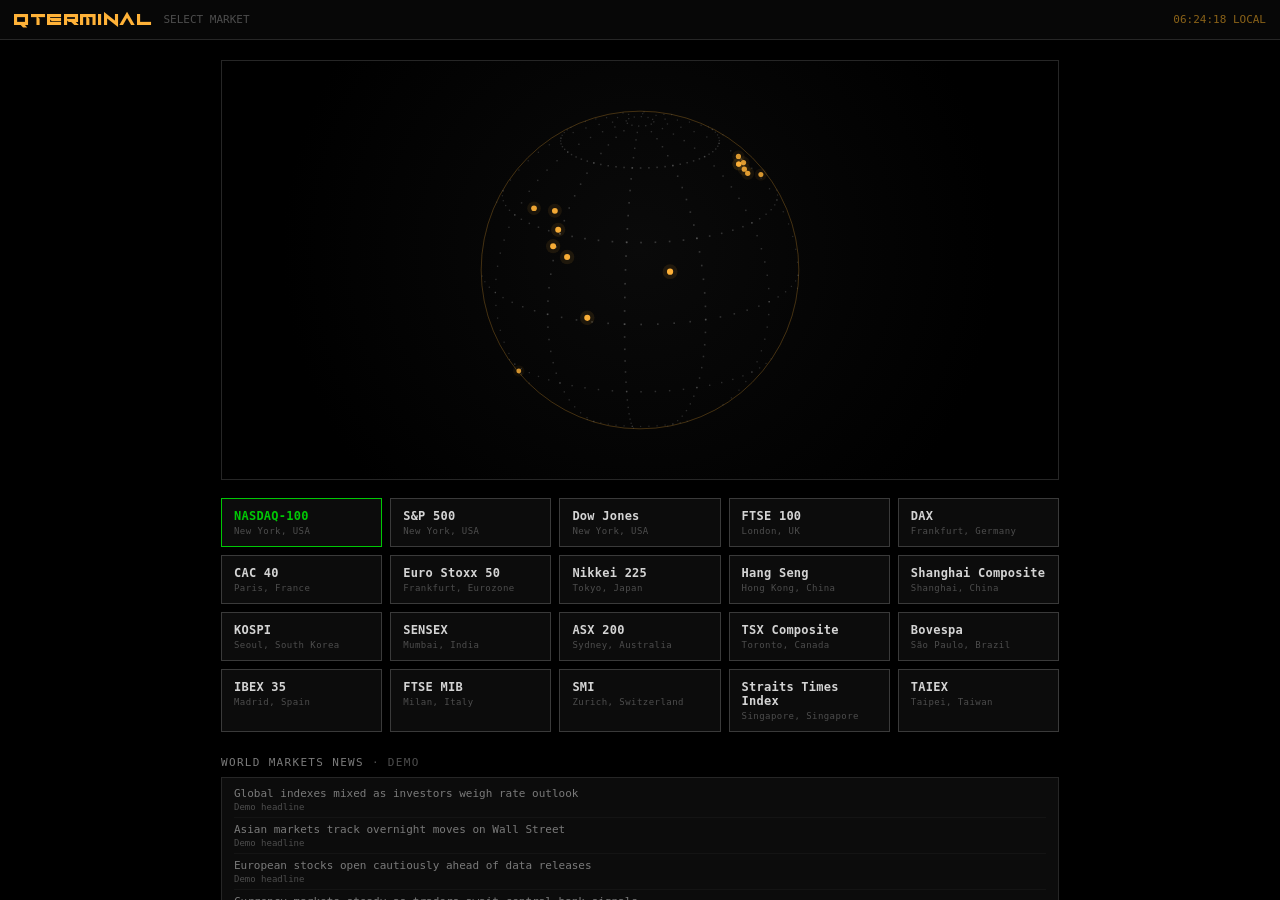
==== globe.html @ c972b909 "Add files via upload" ====
<!DOCTYPE html>
<html lang="en" class="app-page">
<head>
<meta charset="UTF-8">
<meta name="viewport" content="width=device-width, initial-scale=1.0">
<title>QTERMINAL — Select Market</title>
<link rel="stylesheet" href="css/style.css">
</head>
<body class="app-page">
  <div class="app">
    <div class="topbar">
      <div class="topbar-left">
        <a href="index.html" class="topbar-logo">QTERMINAL</a>
        <span class="topbar-sub">SELECT MARKET</span>
      </div>
      <div class="topbar-right">
        <span id="clock" class="topbar-clock">--:--:--</span>
      </div>
    </div>

    <div class="globe-page">
      <div class="globe-wrap">
        <canvas id="globeCanvas"></canvas>
        <div id="globeToast" class="globe-toast"></div>
      </div>

      <div class="index-grid" id="indexGrid"></div>

      <div class="world-news-section">
        <div class="section-title" style="margin-bottom:8px;">WORLD MARKETS NEWS <span id="newsLiveBadge" style="color:var(--text-faint);"></span></div>
        <div id="worldNewsList" class="world-news-list"></div>
      </div>
    </div>
  </div>

  <script src="js/indexes-data.js"></script>
  <script src="js/market.js"></script>
  <script src="js/globe.js"></script>
</body>
</html>
---- css/style.css ----
/* ============================================================
   QTERMINAL — style.css
   Palette: true-black terminal, amber data text (Bloomberg's
   signature), Robinhood green / grey for the tokenized split,
   red/green for price direction. One mono family throughout,
   weight does the differentiating instead of a second face.
   ============================================================ */

@font-face {
  font-family: "Excess V Straight";
  src: url("../fonts/Excess_V_Straight.otf") format("opentype");
  font-weight: normal;
  font-style: normal;
  font-display: swap;
}

:root {
  --bg: #000000;
  --panel: #070707;
  --panel-alt: #0c0c0c;
  --border: #262626;
  --border-strong: #3a3a3a;

  --amber: #ffb238;
  --amber-dim: #8a6218;
  --text: #d4d4d4;
  --text-dim: #7a7a7a;
  --text-faint: #4d4d4d;

  --green: #00c805;
  --green-dim: #0a4a05;
  --red: #ff4136;
  --red-dim: #4a0d0a;
  --grey-tag: #5a5a5a;

  --mono: "JetBrains Mono", "IBM Plex Mono", ui-monospace, "SF Mono", Consolas, monospace;

  --radius: 2px;
}

* { box-sizing: border-box; }
html, body {
  margin: 0; padding: 0;
  background: var(--bg);
  color: var(--text);
  font-family: var(--mono);
}
html.app-page, body.app-page {
  height: 100%;
  overflow: hidden;
}
a { color: var(--amber); text-decoration: none; }
button { font-family: var(--mono); cursor: pointer; }
::selection { background: var(--amber-dim); color: #000; }
*:focus-visible { outline: 1px solid var(--amber); outline-offset: 1px; }

@media (prefers-reduced-motion: reduce) {
  * { animation: none !important; transition: none !important; }
}

/* ---------- Landing page ---------- */
html.landing-page, body.landing-page { height: auto; overflow-y: auto; -webkit-overflow-scrolling: touch; }
.landing {
  position: relative;
  width: 100vw; height: 100vh;
  background: #000;
  display: flex; align-items: center; justify-content: center;
  overflow: hidden;
}
.scroll-cue {
  position: absolute; bottom: 22px; left: 50%; transform: translateX(-50%);
  z-index: 2;
  font-size: 10px; letter-spacing: 0.2em; color: var(--text-faint);
  display: flex; flex-direction: column; align-items: center; gap: 6px;
  animation: bob 2.2s ease-in-out infinite;
}
.scroll-cue::after { content: '▾'; color: var(--amber-dim); }
@keyframes bob { 0%,100% { transform: translateX(-50%) translateY(0); } 50% { transform: translateX(-50%) translateY(6px); } }

/* ---------- Coin info section ---------- */
.coin-section {
  position: relative;
  background: #000;
  border-top: 1px solid var(--border);
  padding: 46px 20px 60px;
}
.coin-inner { max-width: 640px; margin: 0 auto; }
.coin-eyebrow {
  font-size: 10px; letter-spacing: 0.25em; color: var(--text-faint);
  text-align: center; margin-bottom: 10px;
}
.coin-ticker {
  text-align: center;
  font-size: 22px; font-weight: 700; color: var(--amber);
  letter-spacing: 0.04em; margin-bottom: 6px;
}
.coin-tagline {
  text-align: center; font-size: 12px; color: var(--text-dim);
  max-width: 460px; margin: 0 auto 8px;
  line-height: 1.6;
}
.coin-qqq-note {
  text-align: center; font-size: 11px; color: var(--green);
  margin-bottom: 26px;
}
.coin-links {
  display: grid;
  grid-template-columns: repeat(2, 1fr);
  gap: 8px;
  margin-bottom: 22px;
}
.coin-link {
  display: flex; align-items: center; justify-content: space-between;
  border: 1px solid var(--border-strong);
  background: var(--panel-alt);
  color: var(--text);
  padding: 11px 14px;
  font-size: 11px; letter-spacing: 0.06em;
  transition: border-color 120ms, color 120ms;
}
.coin-link:hover { border-color: var(--amber); color: var(--amber); }
.coin-link .cl-arrow { color: var(--text-faint); }
.coin-link.disabled {
  opacity: 0.45; pointer-events: none;
}
.coin-ca-box {
  border: 1px solid var(--border);
  background: var(--panel-alt);
  padding: 10px 12px;
  font-size: 10px;
  color: var(--text-dim);
  word-break: break-all;
  text-align: center;
}
.coin-ca-box .ca-label { color: var(--text-faint); letter-spacing: 0.1em; display: block; margin-bottom: 4px; font-size: 9px; }
@media (max-width: 480px) {
  .coin-links { grid-template-columns: 1fr; }
}
#starfield { position: absolute; inset: 0; display: block; }
.landing-content {
  position: relative; z-index: 2;
  display: flex; flex-direction: column; align-items: center;
  gap: 28px;
}
.qt-title {
  font-family: "Excess V Straight", var(--mono);
  font-size: clamp(38px, 10vw, 76px);
  font-weight: 400;
  letter-spacing: 0.08em;
  color: var(--amber);
  text-shadow: 0 0 18px rgba(255, 178, 56, 0.35);
}
.enter-btn {
  background: transparent;
  border: 1px solid var(--amber-dim);
  color: var(--amber);
  padding: 12px 34px;
  font-size: 13px;
  letter-spacing: 0.25em;
  transition: background 120ms, color 120ms;
}
.enter-btn:hover, .enter-btn:focus-visible {
  background: var(--amber);
  color: #000;
}
.enter-hint {
  font-size: 10px;
  color: var(--text-faint);
  letter-spacing: 0.15em;
}

/* ---------- Globe / market-selector page ---------- */
.globe-page {
  height: 100%;
  overflow-y: auto;
  padding: 20px;
  max-width: 900px;
  margin: 0 auto;
}
.globe-wrap {
  position: relative;
  width: 100%;
  height: min(52vh, 420px);
  min-height: 260px;
  border: 1px solid var(--border);
  background: radial-gradient(circle at 50% 45%, #0a0a0a 0%, #000 75%);
  margin-bottom: 18px;
}
#globeCanvas { width: 100%; height: 100%; display: block; cursor: default; }
.globe-toast {
  position: absolute;
  background: #0a0a0a;
  border: 1px solid var(--amber-dim);
  color: var(--amber);
  font-size: 10px;
  letter-spacing: 0.06em;
  padding: 5px 10px;
  pointer-events: none;
  opacity: 0;
  transition: opacity 150ms;
  transform: translate(-50%, -100%);
  white-space: nowrap;
  z-index: 10;
}

.index-grid {
  display: grid;
  grid-template-columns: repeat(auto-fill, minmax(140px, 1fr));
  gap: 8px;
  margin-bottom: 24px;
}
.index-btn {
  background: var(--panel-alt);
  border: 1px solid var(--border-strong);
  color: var(--text-dim);
  text-align: left;
  padding: 10px 12px;
  display: flex; flex-direction: column; gap: 3px;
}
.index-btn .ib-name { font-size: 12px; font-weight: 700; color: var(--text); letter-spacing: 0.02em; }
.index-btn .ib-city { font-size: 9px; color: var(--text-faint); letter-spacing: 0.05em; }
.index-btn:hover { border-color: var(--amber); }
.index-btn.functional { border-color: var(--green); }
.index-btn.functional .ib-name { color: var(--green); }

.world-news-section { padding-bottom: 30px; }
.world-news-list {
  border: 1px solid var(--border);
  background: var(--panel-alt);
  padding: 4px 12px;
}

/* ---------- App shell ---------- */
.app {
  height: 100vh;
  display: flex;
  flex-direction: column;
}
.topbar {
  height: 40px;
  flex: none;
  display: flex; align-items: center;
  justify-content: space-between;
  padding: 0 14px;
  border-bottom: 1px solid var(--border);
  background: var(--panel);
}
.topbar-left { display: flex; align-items: center; gap: 10px; }
.topbar-logo { font-family: "Excess V Straight", var(--mono); color: var(--amber); font-weight: 400; letter-spacing: 0.1em; font-size: 16px; }
.topbar-sub { color: var(--text-faint); font-size: 11px; }
.topbar-nav-link {
  color: var(--text-dim); font-size: 11px; letter-spacing: 0.1em;
  border: 1px solid var(--border-strong); padding: 4px 10px;
}
.topbar-nav-link:hover { color: var(--amber); border-color: var(--amber); }
.topbar-right { display: flex; align-items: center; gap: 16px; font-size: 11px; color: var(--text-dim); }
.topbar-clock { color: var(--amber-dim); }

/* ---------- Wallet ---------- */
.wallet-btn {
  background: transparent;
  border: 1px solid var(--border-strong);
  color: var(--text-dim);
  font-size: 10px; letter-spacing: 0.1em;
  padding: 6px 12px;
  border-radius: var(--radius);
  display: flex; align-items: center; gap: 6px;
}
.wallet-btn:hover { border-color: var(--amber); color: var(--amber); }
.wallet-btn .w-dot { width: 6px; height: 6px; border-radius: 50%; background: var(--grey-tag); }
.wallet-btn.connected { border-color: var(--green); color: var(--green); }
.wallet-btn.connected .w-dot { background: var(--green); box-shadow: 0 0 4px rgba(0,200,5,0.7); }

.wallet-modal-backdrop {
  position: fixed; inset: 0; z-index: 90;
  background: rgba(0,0,0,0.7);
  display: none; align-items: center; justify-content: center;
}
.wallet-modal-backdrop.open { display: flex; }
.wallet-modal {
  width: min(360px, 90vw);
  background: var(--panel);
  border: 1px solid var(--border-strong);
  padding: 20px;
}
.wallet-modal h2 {
  font-size: 13px; letter-spacing: 0.1em; color: var(--amber);
  margin: 0 0 4px 0; font-weight: 400;
}
.wallet-modal .wm-sub { font-size: 11px; color: var(--text-faint); margin-bottom: 16px; }
.wallet-option {
  display: flex; align-items: center; justify-content: space-between;
  border: 1px solid var(--border-strong);
  background: var(--panel-alt);
  color: var(--text);
  padding: 12px 14px;
  margin-bottom: 8px;
  font-size: 12px;
}
.wallet-option:hover { border-color: var(--amber); color: var(--amber); }
.wallet-status-row { display: flex; justify-content: space-between; font-size: 11px; padding: 6px 0; border-bottom: 1px solid #141414; }
.wallet-status-row:last-child { border-bottom: none; }
.wallet-status-row .k { color: var(--text-dim); }
.wallet-status-row .v { color: var(--text); }
.wallet-modal-close, .wallet-disconnect {
  width: 100%; margin-top: 10px;
  background: transparent; border: 1px solid var(--border-strong);
  color: var(--text-dim); font-size: 10px; letter-spacing: 0.1em; padding: 8px;
}
.wallet-modal-close:hover, .wallet-disconnect:hover { border-color: var(--amber); color: var(--amber); }
.wallet-input {
  width: 100%;
  background: #0d0d0d;
  border: 1px solid var(--border-strong);
  color: var(--text);
  font-family: var(--mono);
  font-size: 12px;
  padding: 8px;
  margin: 6px 0 8px;
  border-radius: var(--radius);
}
.burn-status { font-size: 10px; color: var(--text-faint); margin-top: 8px; min-height: 12px; }
.burn-status.pending { color: var(--amber); }
.burn-status.success { color: var(--green); }
.burn-status.error { color: var(--red); }
.burn-status a { color: inherit; text-decoration: underline; }

/* ---------- Gated / locked content ---------- */
.gate-card {
  border: 1px solid var(--amber-dim);
  background: var(--panel-alt);
  padding: 16px;
  text-align: center;
  grid-column: 1 / -1;
}
.gate-card .g-lock { font-size: 18px; color: var(--amber-dim); margin-bottom: 8px; }
.gate-card h3 { font-size: 11px; letter-spacing: 0.1em; color: var(--text); margin: 0 0 6px 0; font-weight: 400; }
.gate-card p { font-size: 11px; color: var(--text-dim); max-width: 320px; margin: 0 auto 12px; line-height: 1.6; }
.gate-card button {
  background: transparent; border: 1px solid var(--amber-dim); color: var(--amber);
  font-size: 10px; letter-spacing: 0.1em; padding: 8px 16px;
}
.gate-card button:hover { background: var(--amber); color: #000; }

.layout {
  flex: 1;
  display: flex;
  min-height: 0;
}

/* ---------- Sidebar ---------- */
.sidebar {
  width: 25%;
  min-width: 250px;
  max-width: 340px;
  border-right: 1px solid var(--border);
  background: var(--panel);
  display: flex; flex-direction: column;
  min-height: 0;
}
.sidebar-search {
  flex: none;
  padding: 8px 10px;
  border-bottom: 1px solid var(--border);
}
.sidebar-search input {
  width: 100%;
  background: #0d0d0d;
  border: 1px solid var(--border);
  color: var(--text);
  font-family: var(--mono);
  font-size: 12px;
  padding: 6px 8px;
  border-radius: var(--radius);
}
.sidebar-search input::placeholder { color: var(--text-faint); }
.sidebar-list {
  flex: 1;
  overflow-y: auto;
}
.sidebar-list::-webkit-scrollbar { width: 6px; }
.sidebar-list::-webkit-scrollbar-thumb { background: var(--border-strong); }

.row {
  display: flex; align-items: center; justify-content: space-between;
  padding: 7px 12px;
  border-bottom: 1px solid #111;
  font-size: 12px;
  cursor: pointer;
}
.row:hover { background: #101010; }
.row.active { background: #151109; border-left: 2px solid var(--amber); }
.row.pinned { background: #0c0c0c; }
.row-left { display: flex; align-items: center; gap: 8px; min-width: 0; }
.tok-dot {
  width: 7px; height: 7px; flex: none;
  border-radius: 1px;
  border: 1px solid var(--grey-tag);
  background: transparent;
}
.tok-dot.tokenized { border-color: var(--green); background: var(--green); box-shadow: 0 0 4px rgba(0,200,5,0.6); }
.row-ticker { color: var(--text); font-weight: 700; }
.row-name { color: var(--text-faint); font-size: 10px; overflow: hidden; text-overflow: ellipsis; white-space: nowrap; max-width: 120px; }
.row-right { text-align: right; flex: none; }
.row-price { color: var(--text); }
.row-chg.up { color: var(--green); }
.row-chg.down { color: var(--red); }
.sidebar-divider {
  padding: 4px 12px; font-size: 10px; letter-spacing: 0.1em;
  color: var(--text-faint); background: #0a0a0a;
  border-bottom: 1px solid var(--border);
}

/* ---------- Main panel ---------- */
.main {
  flex: 1;
  overflow-y: auto;
  min-height: 0;
  padding: 14px 18px 40px;
}
.main::-webkit-scrollbar { width: 8px; }
.main::-webkit-scrollbar-thumb { background: var(--border-strong); }

.back-btn {
  display: none;
  background: transparent; border: 1px solid var(--border-strong);
  color: var(--text-dim); font-size: 11px; padding: 5px 10px; margin-bottom: 10px;
  letter-spacing: 0.08em;
}

.ticker-header {
  display: flex; align-items: flex-start; justify-content: space-between;
  flex-wrap: wrap; gap: 10px;
  padding-bottom: 10px; margin-bottom: 12px;
  border-bottom: 1px solid var(--border);
}
.ticker-id { display: flex; align-items: baseline; gap: 10px; flex-wrap: wrap; }
.ticker-id .sym { font-size: 26px; font-weight: 700; color: var(--amber); letter-spacing: 0.03em; }
.ticker-id .nm { font-size: 12px; color: var(--text-dim); }
.tag {
  font-size: 9px; letter-spacing: 0.08em; padding: 2px 6px; border-radius: var(--radius);
  border: 1px solid var(--grey-tag); color: var(--text-dim);
}
.tag.tokenized { border-color: var(--green); color: var(--green); }
.price-block { text-align: right; }
.price-main { font-size: 24px; font-weight: 700; }
.price-chg { font-size: 12px; }
.price-chg.up, .price-main.up { color: var(--green); }
.price-chg.down, .price-main.down { color: var(--red); }
.price-meta { font-size: 10px; color: var(--text-faint); margin-top: 2px; }

/* ---------- Heatmap ---------- */
.heatmap-section { margin-bottom: 18px; }
.heatmap-toolbar {
  display: flex; align-items: center; justify-content: space-between;
  margin-bottom: 8px;
}
.section-title {
  font-size: 11px; letter-spacing: 0.12em; color: var(--text-dim);
}
.size-toggle {
  display: flex; border: 1px solid var(--border-strong); border-radius: var(--radius); overflow: hidden;
}
.size-toggle button {
  background: #0a0a0a; color: var(--text-dim); border: none;
  font-size: 10px; letter-spacing: 0.06em; padding: 5px 10px;
}
.size-toggle button.active { background: var(--amber); color: #000; }

.heatmap-box {
  border: 1px solid var(--border);
  background: var(--panel-alt);
  padding: 10px;
}
.sector-block { margin-bottom: 10px; }
.sector-block:last-child { margin-bottom: 0; }
.sector-label {
  font-size: 9px; letter-spacing: 0.1em; color: var(--text-faint);
  margin-bottom: 4px;
}
.sector-grid {
  display: flex; flex-wrap: wrap; gap: 3px;
}
.tile {
  position: relative;
  display: flex; flex-direction: column; align-items: center; justify-content: center;
  min-width: 54px; min-height: 40px;
  border: 2px solid #000000;
  font-size: 10px; font-weight: 700;
  color: #fff;
  border-radius: var(--radius);
}
.tile.tokenized { border-color: #ffffff; }
.tile .t-sym { font-size: 11px; }
.tile .t-chg { font-size: 9px; font-weight: 400; opacity: 0.9; }
.tile:hover { outline: 1px solid var(--amber); z-index: 5; }

.tile-tooltip {
  position: fixed;
  z-index: 50;
  background: #0a0a0a;
  border: 1px solid var(--amber-dim);
  padding: 8px 10px;
  font-size: 11px;
  pointer-events: none;
  min-width: 160px;
  box-shadow: 0 4px 14px rgba(0,0,0,0.6);
}
.tile-tooltip .tt-sym { color: var(--amber); font-weight: 700; margin-bottom: 3px; }
.tile-tooltip .tt-row { display: flex; justify-content: space-between; gap: 10px; color: var(--text-dim); }

/* ---------- Chart ---------- */
.chart-section { margin-bottom: 18px; }
.chart-toolbar { display: flex; justify-content: space-between; align-items: center; margin-bottom: 8px; }
.range-toggle { display: flex; border: 1px solid var(--border-strong); border-radius: var(--radius); overflow: hidden; }
.range-toggle button {
  background: #0a0a0a; color: var(--text-dim); border: none; border-right: 1px solid var(--border);
  font-size: 10px; padding: 5px 12px;
}
.range-toggle button:last-child { border-right: none; }
.range-toggle button.active { background: var(--amber); color: #000; }
.chart-box {
  border: 1px solid var(--border);
  background: var(--panel-alt);
  padding: 8px;
}
canvas#priceChart { width: 100%; display: block; }

/* ---------- Info grid ---------- */
.info-grid {
  display: grid;
  grid-template-columns: repeat(3, 1fr);
  gap: 12px;
}
.info-card {
  border: 1px solid var(--border);
  background: var(--panel-alt);
  padding: 10px 12px;
}
.info-card h3 {
  font-size: 10px; letter-spacing: 0.1em; color: var(--text-dim);
  margin: 0 0 8px 0; font-weight: 400;
}
.kv { display: flex; justify-content: space-between; font-size: 12px; padding: 3px 0; border-bottom: 1px solid #141414; }
.kv:last-child { border-bottom: none; }
.kv .k { color: var(--text-dim); }
.kv .v { color: var(--text); }
.kv .v.up { color: var(--green); }
.kv .v.down { color: var(--red); }
.eps-row { display: flex; justify-content: space-between; font-size: 11px; padding: 3px 0; }
.eps-row .beat { color: var(--green); }
.eps-row .miss { color: var(--red); }
.news-item { font-size: 11px; padding: 5px 0; border-bottom: 1px solid #141414; color: var(--text-dim); }
.news-item:last-child { border-bottom: none; }
.news-item .n-time { font-size: 9px; color: var(--text-faint); display: block; margin-top: 2px; }
.analyst-bar { display: flex; height: 8px; margin: 6px 0 10px; border-radius: 2px; overflow: hidden; }
.analyst-bar span.buy { background: var(--green); }
.analyst-bar span.hold { background: var(--amber-dim); }
.analyst-bar span.sell { background: var(--red); }

/* ---------- Responsive: mobile ---------- */
@media (max-width: 820px) {
  .layout { position: relative; }
  .sidebar {
    width: 100%; max-width: none; min-width: 0;
    position: absolute; inset: 0;
    z-index: 3;
  }
  .sidebar.hidden { display: none; }
  .main { position: absolute; inset: 0; z-index: 4; }
  .main.hidden { display: none; }
  .back-btn { display: inline-block; }
  .info-grid { grid-template-columns: 1fr; }
  .ticker-id .sym { font-size: 22px; }
  .price-main { font-size: 20px; }
}
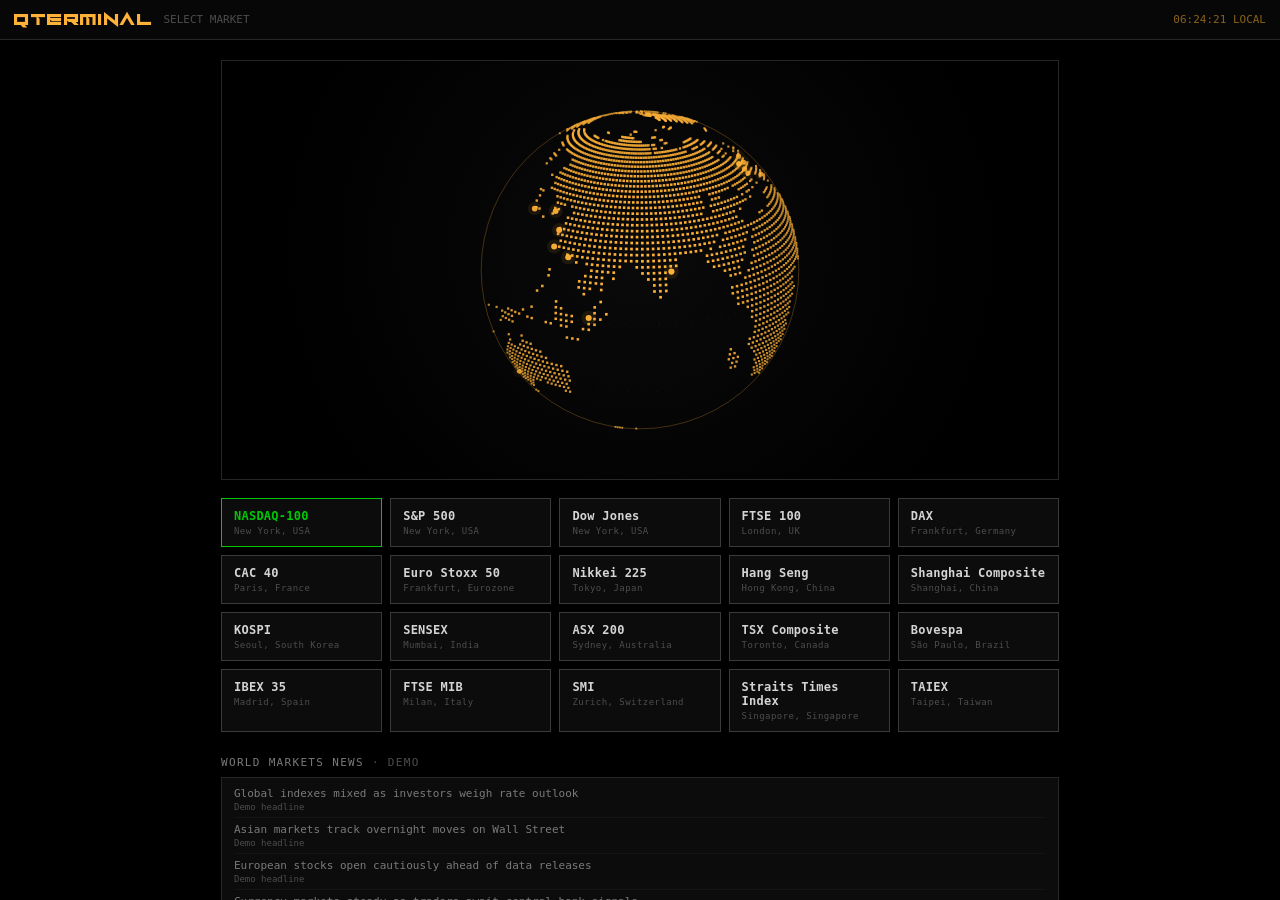
==== commit b434833f: "Add files via upload" ====
--- a/globe.html
+++ b/globe.html
@@ -34,6 +34,7 @@
   </div>
 
   <script src="js/indexes-data.js"></script>
+  <script src="js/land-dots.js"></script>
   <script src="js/market.js"></script>
   <script src="js/globe.js"></script>
 </body>
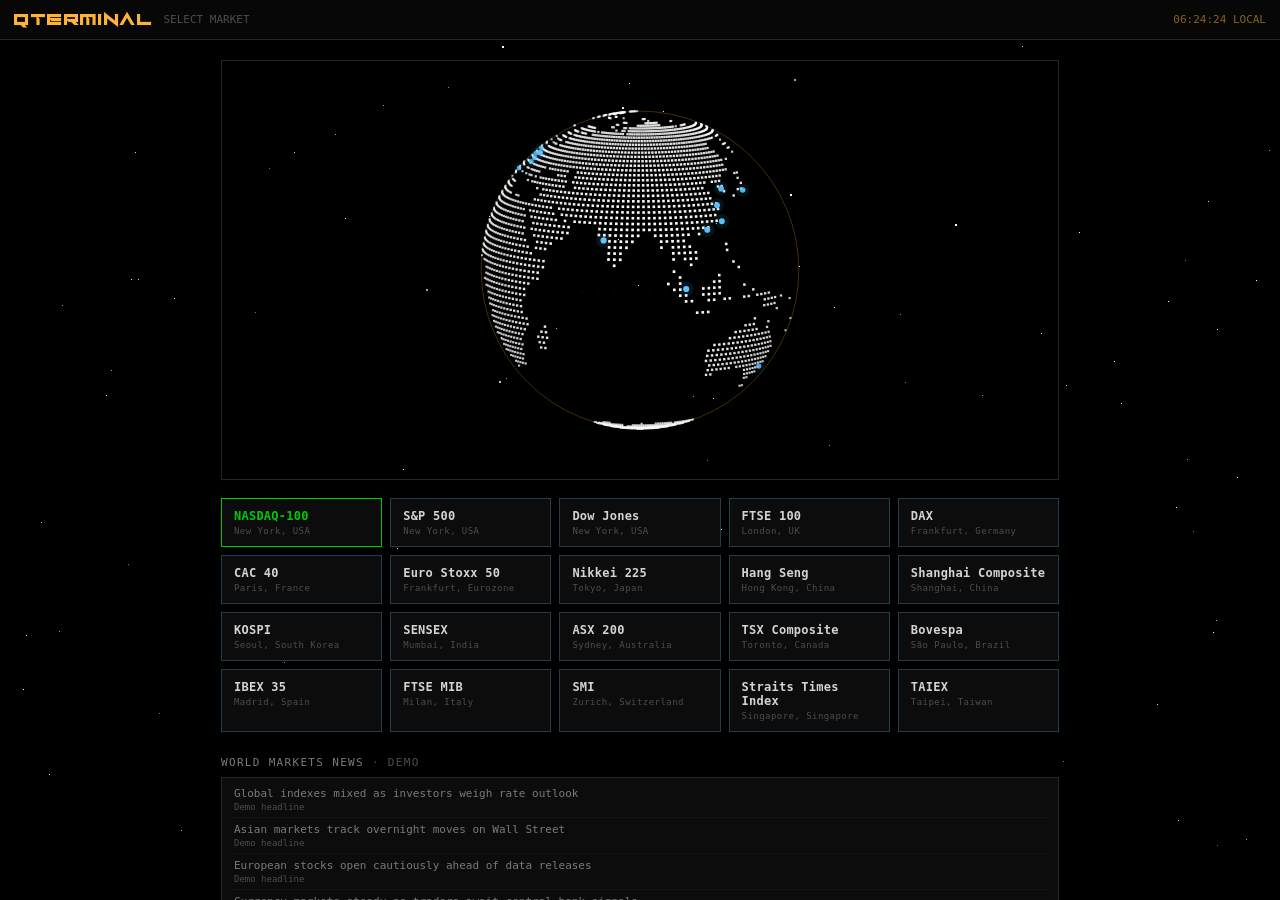
==== commit cbdae089: "Add files via upload" ====
--- a/globe.html
+++ b/globe.html
@@ -7,6 +7,7 @@
 <link rel="stylesheet" href="css/style.css">
 </head>
 <body class="app-page">
+  <canvas id="bgStarfield"></canvas>
   <div class="app">
     <div class="topbar">
       <div class="topbar-left">
--- a/css/style.css
+++ b/css/style.css
@@ -170,6 +170,12 @@
 }
 
 /* ---------- Globe / market-selector page ---------- */
+#bgStarfield {
+  position: fixed; inset: 0; z-index: 0;
+  display: block;
+}
+.app { position: relative; z-index: 1; background: transparent; }
+.topbar { background: rgba(7,7,7,0.85); backdrop-filter: blur(2px); }
 .globe-page {
   height: 100%;
   overflow-y: auto;
@@ -183,7 +189,7 @@
   height: min(52vh, 420px);
   min-height: 260px;
   border: 1px solid var(--border);
-  background: radial-gradient(circle at 50% 45%, #0a0a0a 0%, #000 75%);
+  background: transparent;
   margin-bottom: 18px;
 }
 #globeCanvas { width: 100%; height: 100%; display: block; cursor: default; }
@@ -220,8 +226,9 @@
 .index-btn .ib-name { font-size: 12px; font-weight: 700; color: var(--text); letter-spacing: 0.02em; }
 .index-btn .ib-city { font-size: 9px; color: var(--text-faint); letter-spacing: 0.05em; }
 .index-btn:hover { border-color: var(--amber); }
-.index-btn.functional { border-color: var(--green); }
-.index-btn.functional .ib-name { color: var(--green); }
+.index-btn.tokenized { border-color: var(--green); }
+.index-btn.tokenized .ib-name { color: var(--green); }
+.index-btn.not-tokenized { border-color: #5ec8ff44; }
 
 .world-news-section { padding-bottom: 30px; }
 .world-news-list {
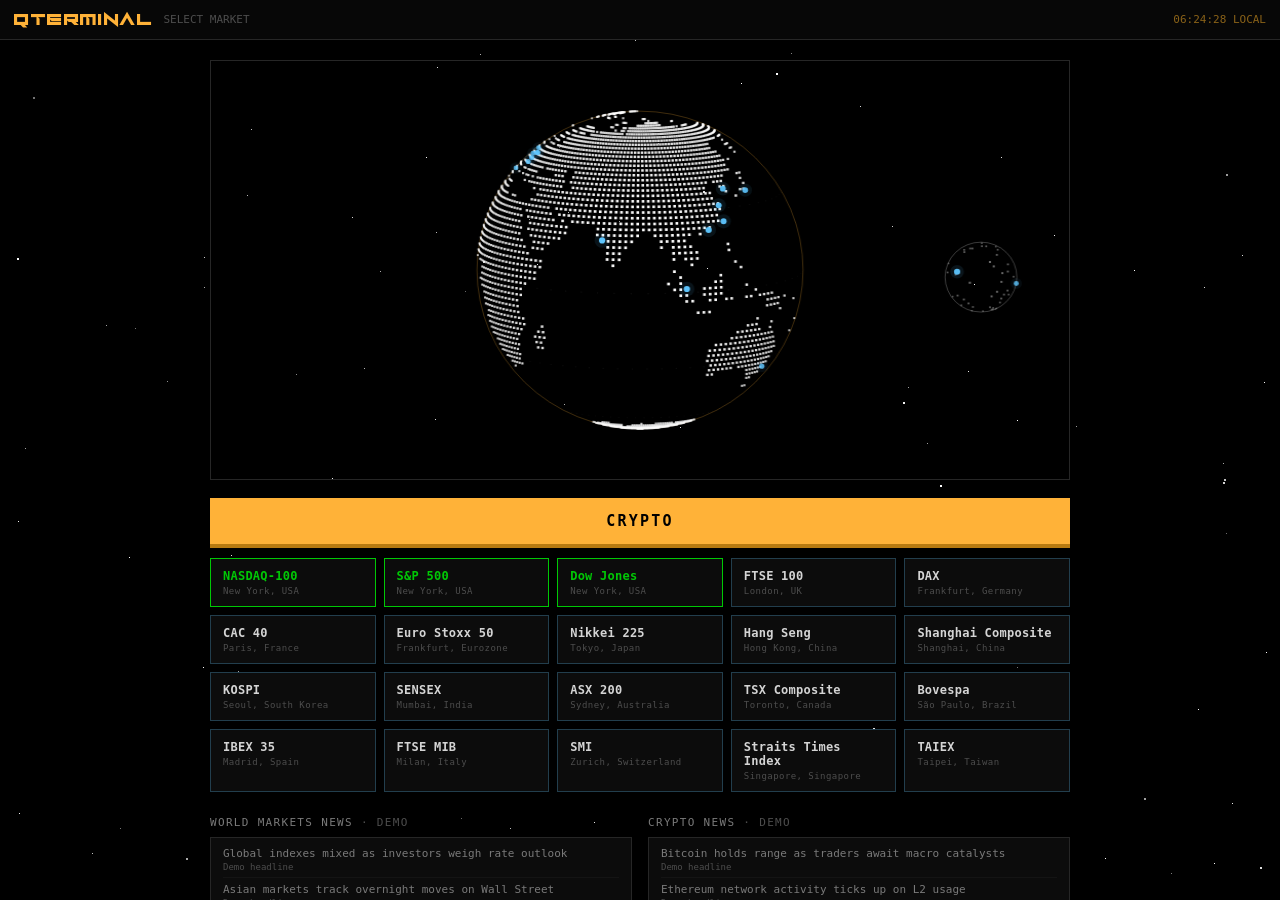
==== commit 51b5b3f0: "Add files via upload" ====
--- a/globe.html
+++ b/globe.html
@@ -25,11 +25,18 @@
         <div id="globeToast" class="globe-toast"></div>
       </div>
 
+      <a href="crypto.html" class="crypto-big-btn">CRYPTO</a>
       <div class="index-grid" id="indexGrid"></div>
 
-      <div class="world-news-section">
-        <div class="section-title" style="margin-bottom:8px;">WORLD MARKETS NEWS <span id="newsLiveBadge" style="color:var(--text-faint);"></span></div>
-        <div id="worldNewsList" class="world-news-list"></div>
+      <div class="news-columns">
+        <div class="world-news-section">
+          <div class="section-title" style="margin-bottom:8px;">WORLD MARKETS NEWS <span id="newsLiveBadge" style="color:var(--text-faint);"></span></div>
+          <div id="worldNewsList" class="world-news-list"></div>
+        </div>
+        <div class="world-news-section">
+          <div class="section-title" style="margin-bottom:8px;">CRYPTO NEWS <span id="cryptoNewsLiveBadge" style="color:var(--text-faint);"></span></div>
+          <div id="cryptoNewsList" class="world-news-list"></div>
+        </div>
       </div>
     </div>
   </div>
--- a/css/style.css
+++ b/css/style.css
@@ -68,14 +68,84 @@
   overflow: hidden;
 }
 .scroll-cue {
-  position: absolute; bottom: 22px; left: 50%; transform: translateX(-50%);
+  position: absolute; bottom: 26px; left: 50%; transform: translateX(-50%);
   z-index: 2;
-  font-size: 10px; letter-spacing: 0.2em; color: var(--text-faint);
-  display: flex; flex-direction: column; align-items: center; gap: 6px;
+  display: flex; flex-direction: column; align-items: center; gap: 8px;
   animation: bob 2.2s ease-in-out infinite;
 }
-.scroll-cue::after { content: '▾'; color: var(--amber-dim); }
-@keyframes bob { 0%,100% { transform: translateX(-50%) translateY(0); } 50% { transform: translateX(-50%) translateY(6px); } }
+.scroll-cue .sc-label {
+  font-size: 11px; letter-spacing: 0.3em; color: var(--amber);
+}
+.scroll-cue .sc-chevrons { display: flex; flex-direction: column; align-items: center; gap: -2px; }
+.scroll-cue .sc-chevrons span {
+  font-size: 16px; line-height: 0.8; color: var(--amber-dim);
+}
+@keyframes bob { 0%,100% { transform: translateX(-50%) translateY(0); } 50% { transform: translateX(-50%) translateY(8px); } }
+
+/* ---------- Team / story section ---------- */
+.team-section {
+  background: #000;
+  border-top: 1px solid var(--border);
+  padding: 50px 20px 10px;
+}
+.team-inner { max-width: 720px; margin: 0 auto; }
+.team-eyebrow {
+  text-align: center;
+  font-size: 11px; letter-spacing: 0.25em; color: var(--text-faint);
+  margin-bottom: 30px;
+}
+.team-eyebrow strong { color: var(--amber); }
+.team-grid {
+  display: grid;
+  grid-template-columns: 1fr 1fr;
+  gap: 14px;
+  margin-bottom: 40px;
+}
+.team-card {
+  border: 1px solid var(--border);
+  background: var(--panel-alt);
+  padding: 18px;
+  text-align: center;
+}
+.team-avatar {
+  width: 52px; height: 52px;
+  margin: 0 auto 12px;
+  display: flex; align-items: center; justify-content: center;
+  border: 1px solid var(--amber-dim);
+  color: var(--amber);
+  font-size: 15px; font-weight: 700; letter-spacing: 0.05em;
+}
+.team-name { font-size: 13px; color: var(--text); font-weight: 700; letter-spacing: 0.03em; margin-bottom: 4px; }
+.team-role { font-size: 10px; color: var(--green); letter-spacing: 0.05em; margin-bottom: 10px; }
+.team-bio { font-size: 11px; color: var(--text-dim); line-height: 1.6; }
+
+.story-block { margin-bottom: 34px; }
+.story-block h2 {
+  font-size: 11px; letter-spacing: 0.15em; color: var(--amber-dim);
+  margin: 0 0 10px 0; font-weight: 400;
+  text-align: center;
+}
+.story-block p {
+  font-size: 12px; color: var(--text-dim); line-height: 1.75;
+  max-width: 600px; margin: 0 auto 10px;
+  text-align: center;
+}
+.feature-list {
+  display: grid;
+  grid-template-columns: 1fr 1fr;
+  gap: 10px;
+  margin-top: 16px;
+}
+.feature-item {
+  border: 1px solid var(--border);
+  background: var(--panel-alt);
+  padding: 12px 14px;
+}
+.feature-item .fi-title { font-size: 11px; color: var(--amber); font-weight: 700; margin-bottom: 4px; }
+.feature-item .fi-desc { font-size: 10.5px; color: var(--text-dim); line-height: 1.6; }
+@media (max-width: 560px) {
+  .team-grid, .feature-list { grid-template-columns: 1fr; }
+}
 
 /* ---------- Coin info section ---------- */
 .coin-section {
@@ -94,6 +164,7 @@
   font-size: 22px; font-weight: 700; color: var(--amber);
   letter-spacing: 0.04em; margin-bottom: 6px;
 }
+.coin-logo { width: 60px; height: 60px; display: block; margin: 0 auto 12px; border-radius: 8px; }
 .coin-tagline {
   text-align: center; font-size: 12px; color: var(--text-dim);
   max-width: 460px; margin: 0 auto 8px;
@@ -209,6 +280,20 @@
   z-index: 10;
 }
 
+.crypto-big-btn {
+  display: block;
+  text-align: center;
+  background: var(--amber);
+  color: #000;
+  font-size: 15px; font-weight: 700; letter-spacing: 0.15em;
+  padding: 14px;
+  margin-bottom: 14px;
+  box-shadow: 0 4px 0 #b87a10, 0 6px 12px rgba(0,0,0,0.4);
+  transition: transform 90ms, box-shadow 90ms;
+}
+.crypto-big-btn:hover { filter: brightness(1.05); }
+.crypto-big-btn:active { transform: translateY(3px); box-shadow: 0 1px 0 #b87a10, 0 2px 4px rgba(0,0,0,0.4); }
+
 .index-grid {
   display: grid;
   grid-template-columns: repeat(auto-fill, minmax(140px, 1fr));
@@ -236,6 +321,12 @@
   background: var(--panel-alt);
   padding: 4px 12px;
 }
+.news-columns {
+  display: grid;
+  grid-template-columns: 1fr 1fr;
+  gap: 16px;
+}
+@media (max-width: 700px) { .news-columns { grid-template-columns: 1fr; } }
 
 /* ---------- App shell ---------- */
 .app {
@@ -449,6 +540,21 @@
   border: 1px solid var(--grey-tag); color: var(--text-dim);
 }
 .tag.tokenized { border-color: var(--green); color: var(--green); }
+.tag.rh-button {
+  background: var(--green);
+  color: #000000;
+  border: 1px solid #00a604;
+  font-weight: 700;
+  padding: 6px 12px;
+  box-shadow: 0 4px 0 #00860a, 0 6px 10px rgba(0,0,0,0.4);
+  transform: translateY(0);
+  transition: transform 90ms, box-shadow 90ms;
+}
+.tag.rh-button:hover { filter: brightness(1.05); }
+.tag.rh-button:active {
+  transform: translateY(3px);
+  box-shadow: 0 1px 0 #00860a, 0 2px 4px rgba(0,0,0,0.4);
+}
 .price-block { text-align: right; }
 .price-main { font-size: 24px; font-weight: 700; }
 .price-chg { font-size: 12px; }
@@ -565,6 +671,50 @@
 .analyst-bar span.hold { background: var(--amber-dim); }
 .analyst-bar span.sell { background: var(--red); }
 
+/* ---------- Financial health score ---------- */
+.health-card { grid-column: 1 / -1; }
+.health-header { display: flex; align-items: center; gap: 16px; margin-bottom: 14px; }
+.health-grade {
+  width: 56px; height: 56px; flex: none;
+  display: flex; align-items: center; justify-content: center;
+  border: 2px solid currentColor;
+  font-size: 26px; font-weight: 700;
+  border-radius: var(--radius);
+}
+.health-score-sub { font-size: 10px; color: var(--text-faint); margin-top: 2px; }
+.health-groups { display: grid; grid-template-columns: repeat(2, 1fr); gap: 14px; }
+@media (max-width: 700px) { .health-groups { grid-template-columns: 1fr; } }
+.health-group-title { font-size: 9px; letter-spacing: 0.1em; color: var(--text-faint); margin-bottom: 6px; }
+.health-row {
+  display: flex; align-items: center; justify-content: space-between;
+  font-size: 11px; padding: 4px 0; border-bottom: 1px solid #141414;
+  gap: 8px;
+}
+.health-row:last-child { border-bottom: none; }
+.health-row .hr-label { display: flex; align-items: center; gap: 5px; color: var(--text-dim); min-width: 0; }
+.health-row .hr-value { flex: none; text-align: right; }
+.health-row .hr-dot { width: 6px; height: 6px; border-radius: 50%; flex: none; }
+.info-icon {
+  width: 13px; height: 13px; flex: none;
+  border: 1px solid var(--text-faint); border-radius: 50%;
+  color: var(--text-faint); font-size: 9px; line-height: 11px; text-align: center;
+  cursor: pointer; user-select: none;
+}
+.info-icon:hover { border-color: var(--amber); color: var(--amber); }
+.info-popover {
+  position: fixed; z-index: 60;
+  max-width: 260px;
+  background: #0a0a0a; border: 1px solid var(--amber-dim);
+  padding: 10px 12px; font-size: 11px; line-height: 1.6; color: var(--text-dim);
+  box-shadow: 0 4px 14px rgba(0,0,0,0.6);
+  display: none;
+}
+.info-popover.open { display: block; }
+.info-popover .ip-title { color: var(--amber); font-weight: 700; margin-bottom: 4px; font-size: 11px; }
+.reference-metrics { display: flex; gap: 16px; flex-wrap: wrap; margin-top: 12px; padding-top: 12px; border-top: 1px solid var(--border); }
+.reference-metrics .rm-item { font-size: 11px; color: var(--text-dim); display: flex; align-items: center; gap: 5px; }
+.reference-metrics .rm-item .rm-value { color: var(--text); font-weight: 700; }
+
 /* ---------- Responsive: mobile ---------- */
 @media (max-width: 820px) {
   .layout { position: relative; }
